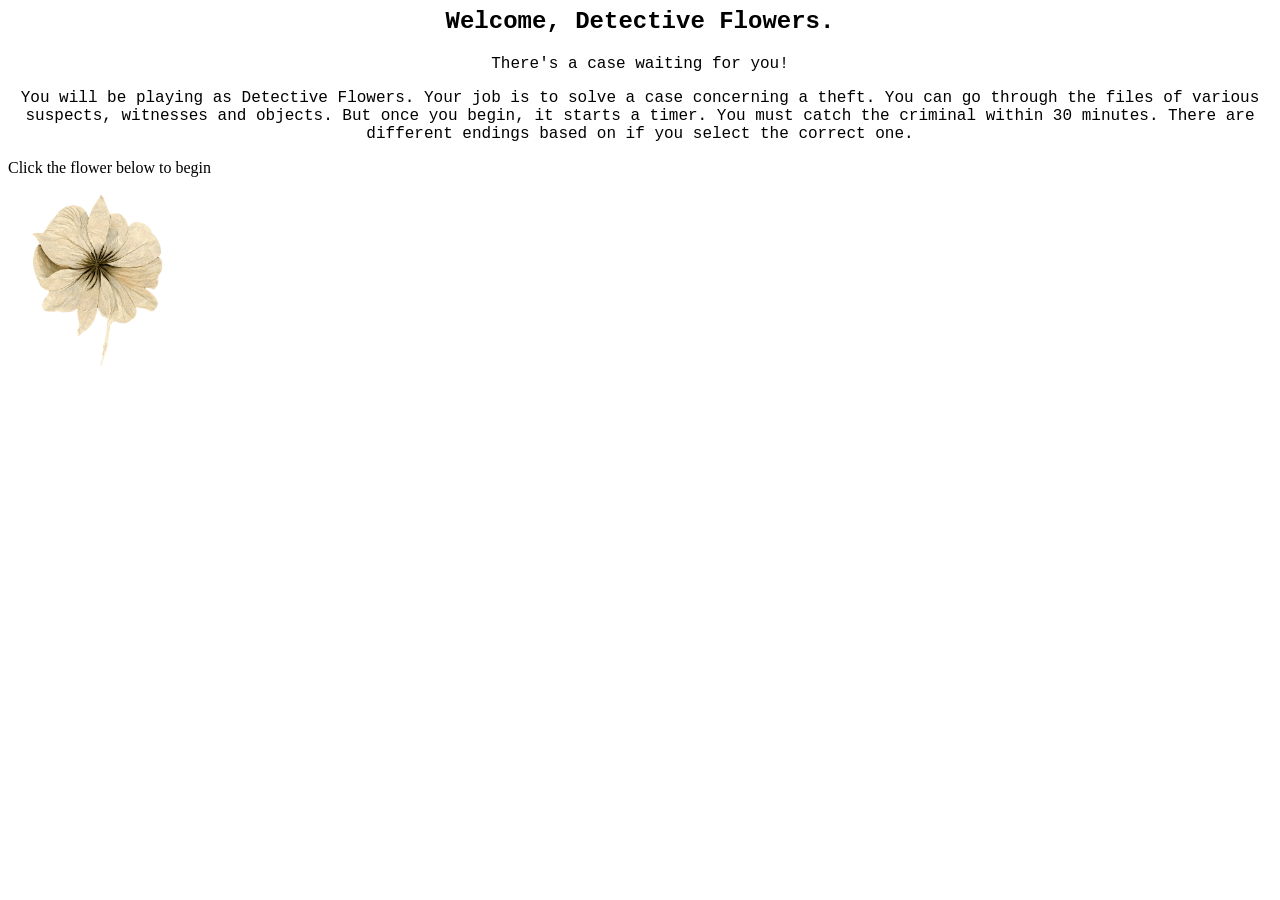
==== index.html @ d14c5dca "fix" ====
<html>
<head>
<meta charset="UTF-8">
<meta name="viewport" content="width=device-width, initial-scale=1.0">
<link rel="stylesheet" href="stylesheet.css">
</head>
<body>
<section>
    <h1 class="hometext"> Welcome, Detective Flowers. </h1>
    <p class="hometext"> There's a case waiting for you! </p>
    <p class="hometext"> You will be playing as Detective Flowers. Your job is to solve a case concerning a theft.
        You can go through the files of various suspects, witnesses and objects. But once you begin, it starts a timer. You must catch the criminal within 30 minutes. There are different endings based on if you select the correct one. </p>
        <p> Click the flower below to begin </p>
<a href="files.html"> <img style="align-self: center; height: 20%;" src="startflower.png"> </a>
</section>

</body>
</html>
---- stylesheet.css ----
.hometext {text-align: center; font-family: 'Courier New', Courier, monospace; vertical-align: middle;}
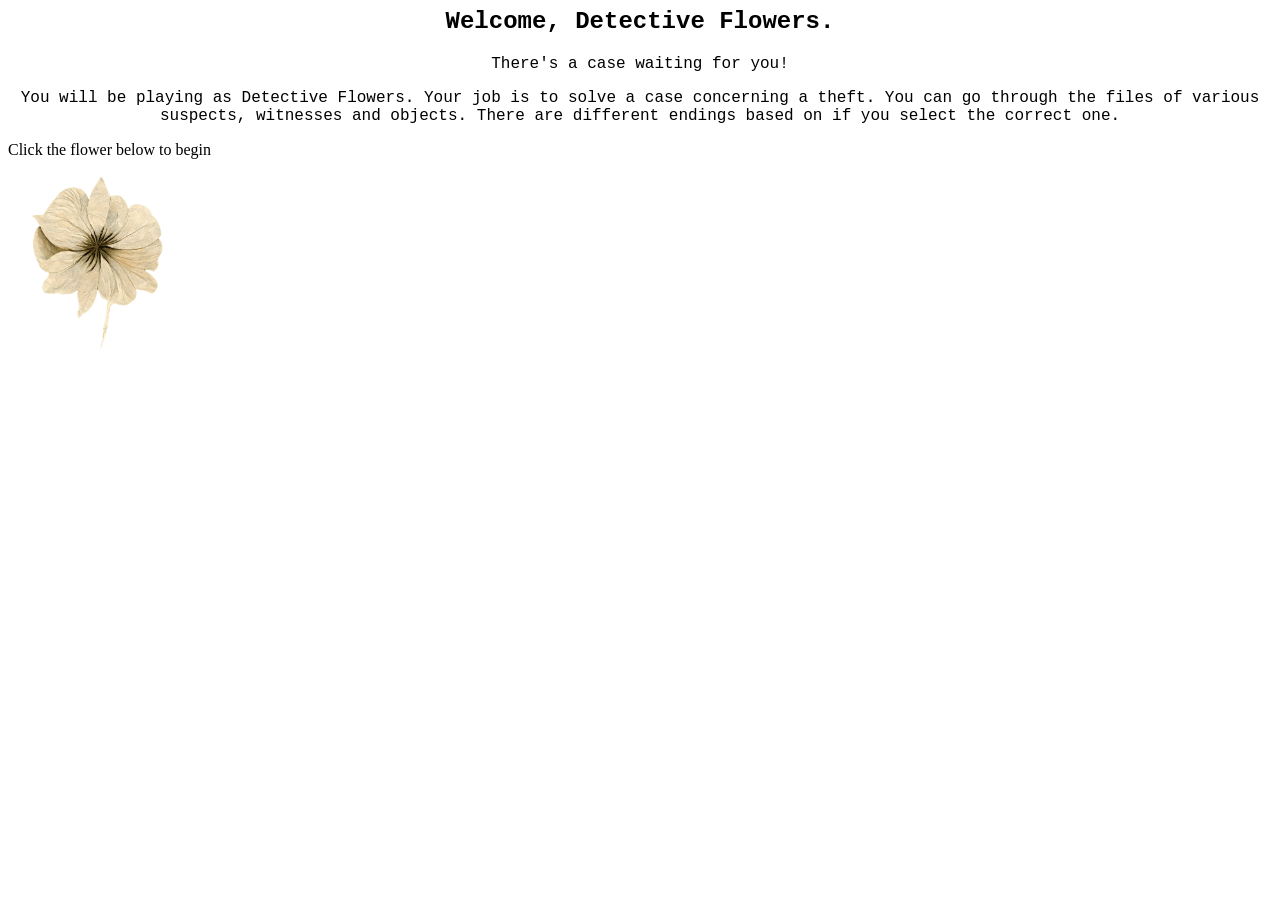
==== commit 70d0297e: "changed timer" ====
--- a/index.html
+++ b/index.html
@@ -9,9 +9,9 @@
     <h1 class="hometext"> Welcome, Detective Flowers. </h1>
     <p class="hometext"> There's a case waiting for you! </p>
     <p class="hometext"> You will be playing as Detective Flowers. Your job is to solve a case concerning a theft.
-        You can go through the files of various suspects, witnesses and objects. But once you begin, it starts a timer. You must catch the criminal within 30 minutes. There are different endings based on if you select the correct one. </p>
+        You can go through the files of various suspects, witnesses and objects. There are different endings based on if you select the correct one. </p>
         <p> Click the flower below to begin </p>
-<a href="files.html"> <img style="align-self: center; height: 20%;" src="startflower.png"> </a>
+<a href="files.html"> <img style="align-content: center; height: 20%;" src="startflower.png"> </a>
 </section>
 
 </body>
--- a/stylesheet.css
+++ b/stylesheet.css
@@ -1 +1,2 @@
-.hometext {text-align: center; font-family: 'Courier New', Courier, monospace; vertical-align: middle;}+.hometext {text-align: center; font-family: 'Courier New', Courier, monospace; vertical-align: middle;}
+.sidenav {height: 100% ; width: 20%; position: fixed; background-color: antiquewhite;}
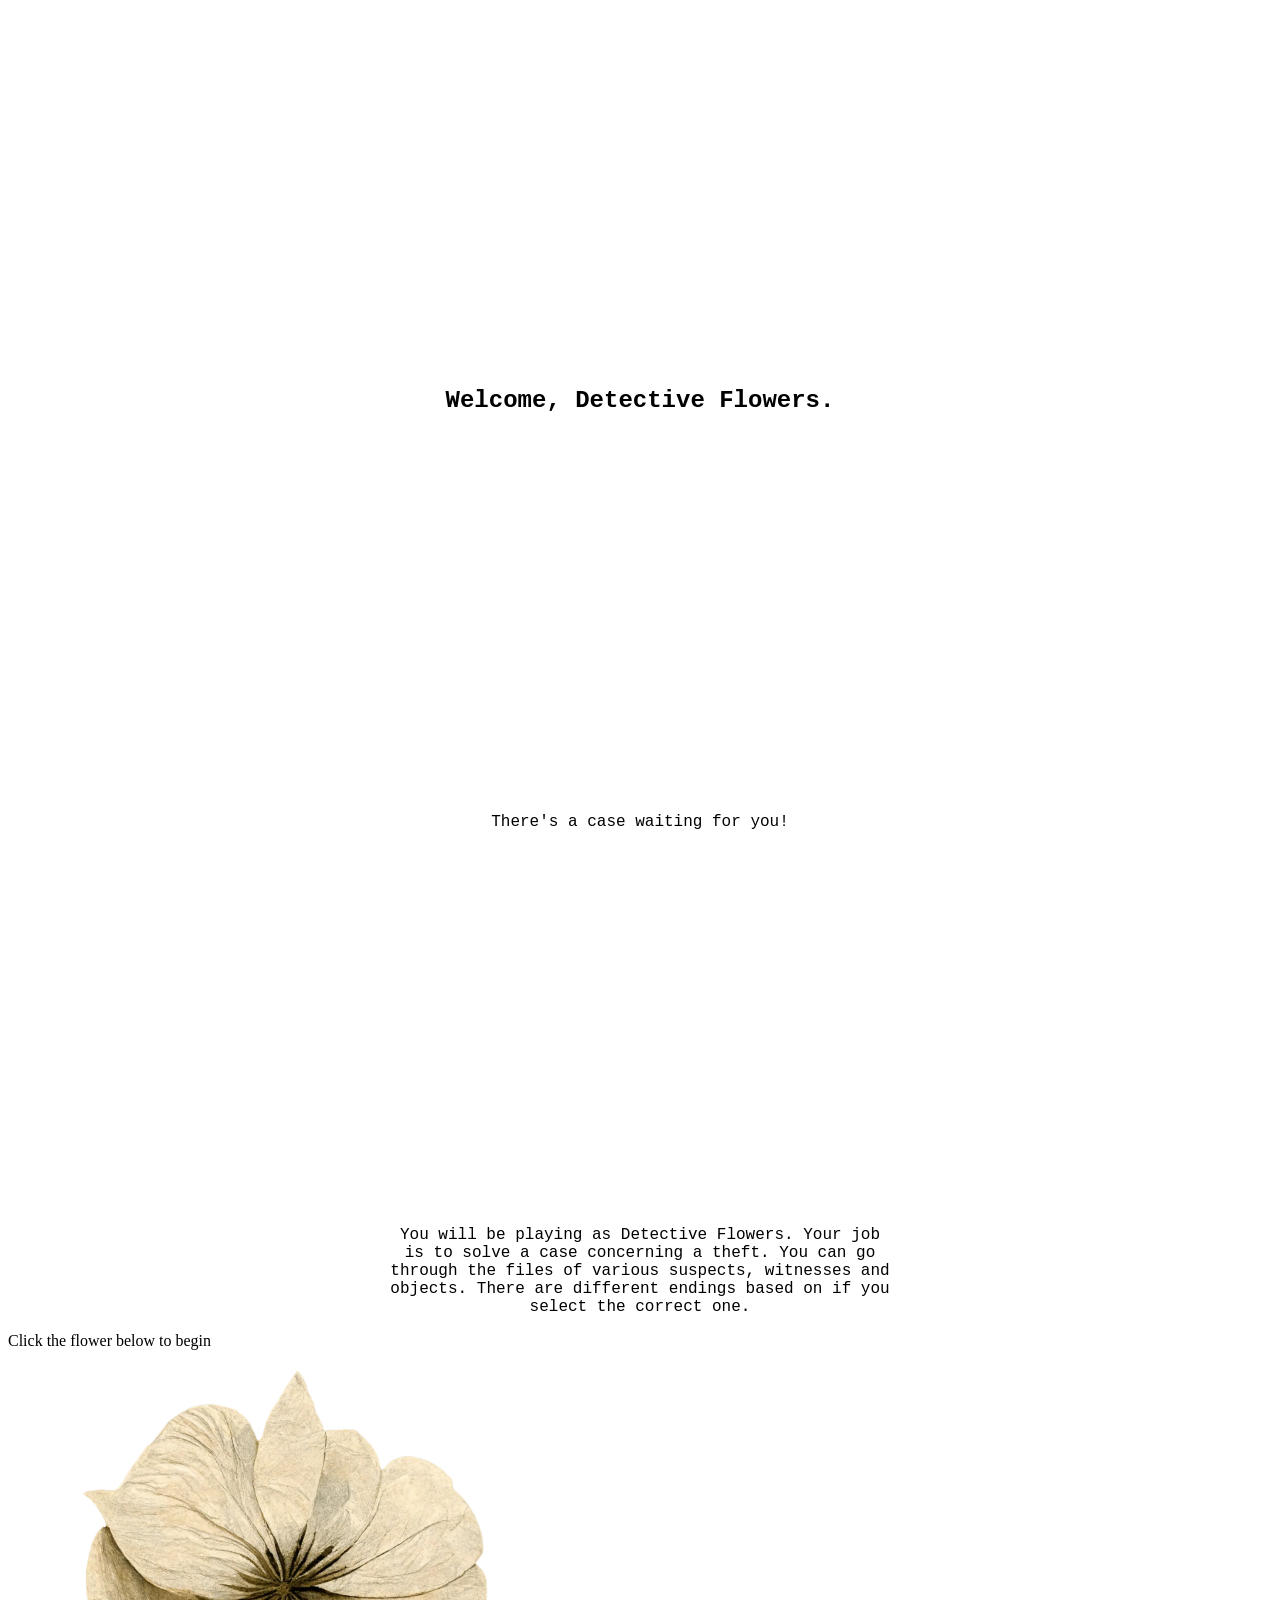
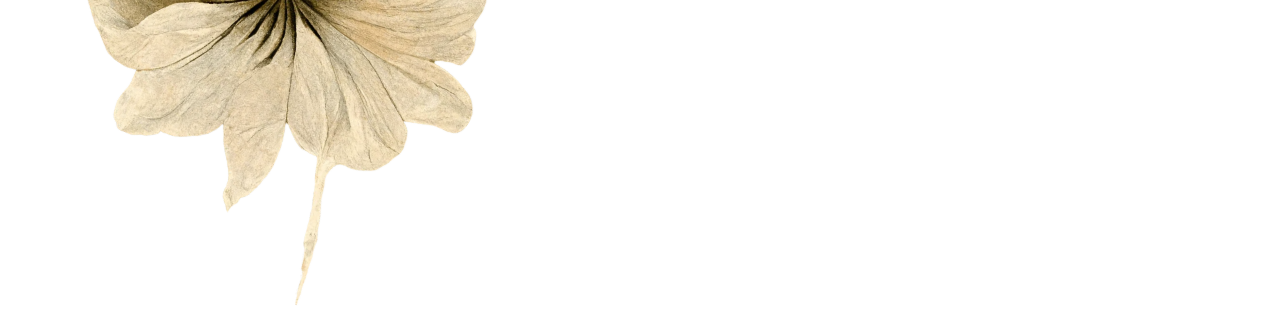
==== commit c43aeaef: "css" ====
--- a/index.html
+++ b/index.html
@@ -11,7 +11,7 @@
     <p class="hometext"> You will be playing as Detective Flowers. Your job is to solve a case concerning a theft.
         You can go through the files of various suspects, witnesses and objects. There are different endings based on if you select the correct one. </p>
         <p> Click the flower below to begin </p>
-<a href="files.html"> <img style="align-content: center; height: 20%;" src="startflower.png"> </a>
+<a href="files.html"> <img src="startflower.png" class="startflower"> </a>
 </section>
 
 </body>
--- a/stylesheet.css
+++ b/stylesheet.css
@@ -1,2 +1,11 @@
-.hometext {text-align: center; font-family: 'Courier New', Courier, monospace; vertical-align: middle;}
-.sidenav {height: 100% ; width: 20%; position: fixed; background-color: antiquewhite;}+.hometext {text-align: center; font-family: 'Courier New', Courier, monospace; vertical-align: middle; padding-top: 30%; padding-right: 30%; padding-left: 30%;}
+.sidenav {height: 100% ; width: 100px; position: fixed; background-color:lightpink; z-index: 1; overflow-x: hidden; padding: 20px, 20px, 20px, 20px;}
+.sidenav a {display:block; padding:4px 4px 4px 4px}
+.main {margin-left: 120px;}
+.newspaper {border-radius: 12px; background-color: blanchedalmond;}
+.endex {background-color: black; font-family: 'Courier New', Courier, monospace;}
+.endex p {color: maroon;}
+.endex h1 {color: white;}
+.endex a {color: #090909;}
+.endex
+.startbutton {align-self: center; padding-left:40%; padding-right: 40%;}
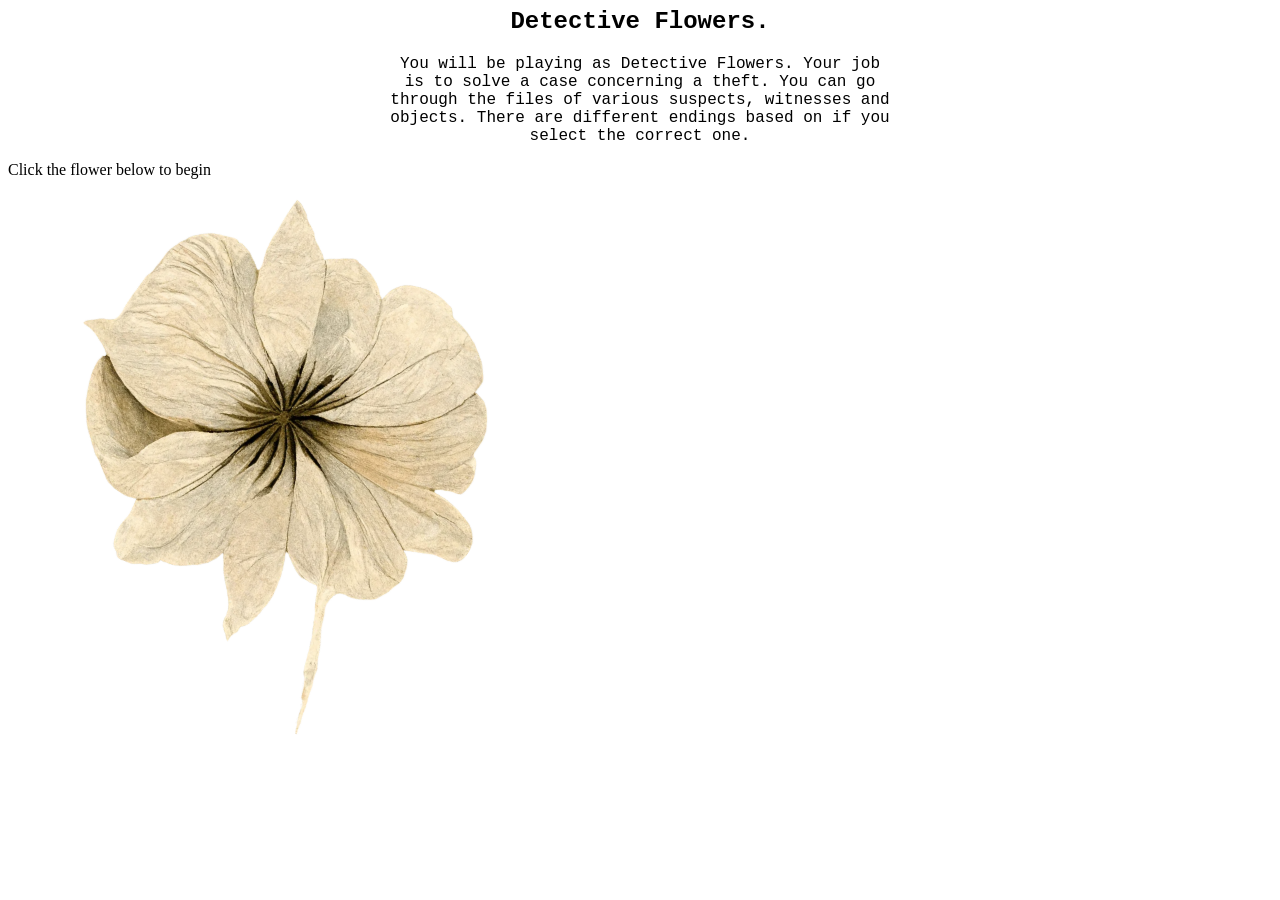
==== commit da5dbf5a: "css" ====
--- a/index.html
+++ b/index.html
@@ -6,8 +6,7 @@
 </head>
 <body>
 <section>
-    <h1 class="hometext"> Welcome, Detective Flowers. </h1>
-    <p class="hometext"> There's a case waiting for you! </p>
+    <h1 class="hometext"> Detective Flowers. </h1>
     <p class="hometext"> You will be playing as Detective Flowers. Your job is to solve a case concerning a theft.
         You can go through the files of various suspects, witnesses and objects. There are different endings based on if you select the correct one. </p>
         <p> Click the flower below to begin </p>
--- a/stylesheet.css
+++ b/stylesheet.css
@@ -1,6 +1,6 @@
-.hometext {text-align: center; font-family: 'Courier New', Courier, monospace; vertical-align: middle; padding-top: 30%; padding-right: 30%; padding-left: 30%;}
+.hometext {text-align: center; font-family: 'Courier New', Courier, monospace; padding-right: 30%; padding-left: 30%;}
 .sidenav {height: 100% ; width: 100px; position: fixed; background-color:lightpink; z-index: 1; overflow-x: hidden; padding: 20px, 20px, 20px, 20px;}
-.sidenav a {display:block; padding:4px 4px 4px 4px}
+.sidenav a {display:block; padding:4px 4px 4px 4px ;}
 .main {margin-left: 120px;}
 .newspaper {border-radius: 12px; background-color: blanchedalmond;}
 .endex {background-color: black; font-family: 'Courier New', Courier, monospace;}
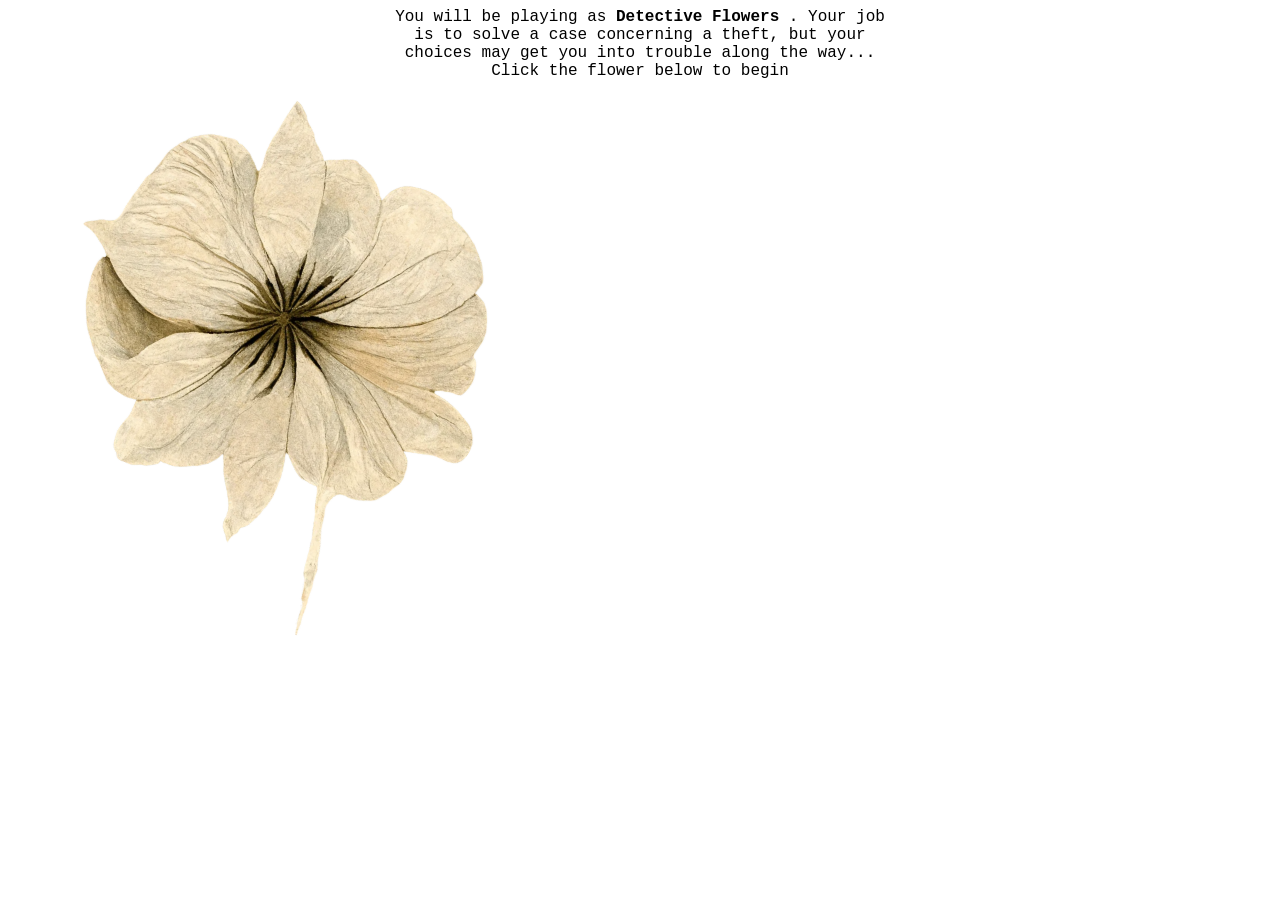
==== commit 64c193a1: "indexcss" ====
--- a/index.html
+++ b/index.html
@@ -6,11 +6,8 @@
 </head>
 <body>
 <section>
-    <h1 class="hometext"> Detective Flowers. </h1>
-    <p class="hometext"> You will be playing as Detective Flowers. Your job is to solve a case concerning a theft.
-        You can go through the files of various suspects, witnesses and objects. There are different endings based on if you select the correct one. </p>
-        <p> Click the flower below to begin </p>
-<a href="files.html"> <img src="startflower.png" class="startflower"> </a>
+    <p class="hometext"> You will be playing as <b> Detective Flowers </b>. Your job is to solve a case concerning a theft, but your choices may get you into trouble along the way... Click the flower below to begin </p>
+<a href="files.html"> <img src="startflower.png" class="startbutton"> </a>
 </section>
 
 </body>
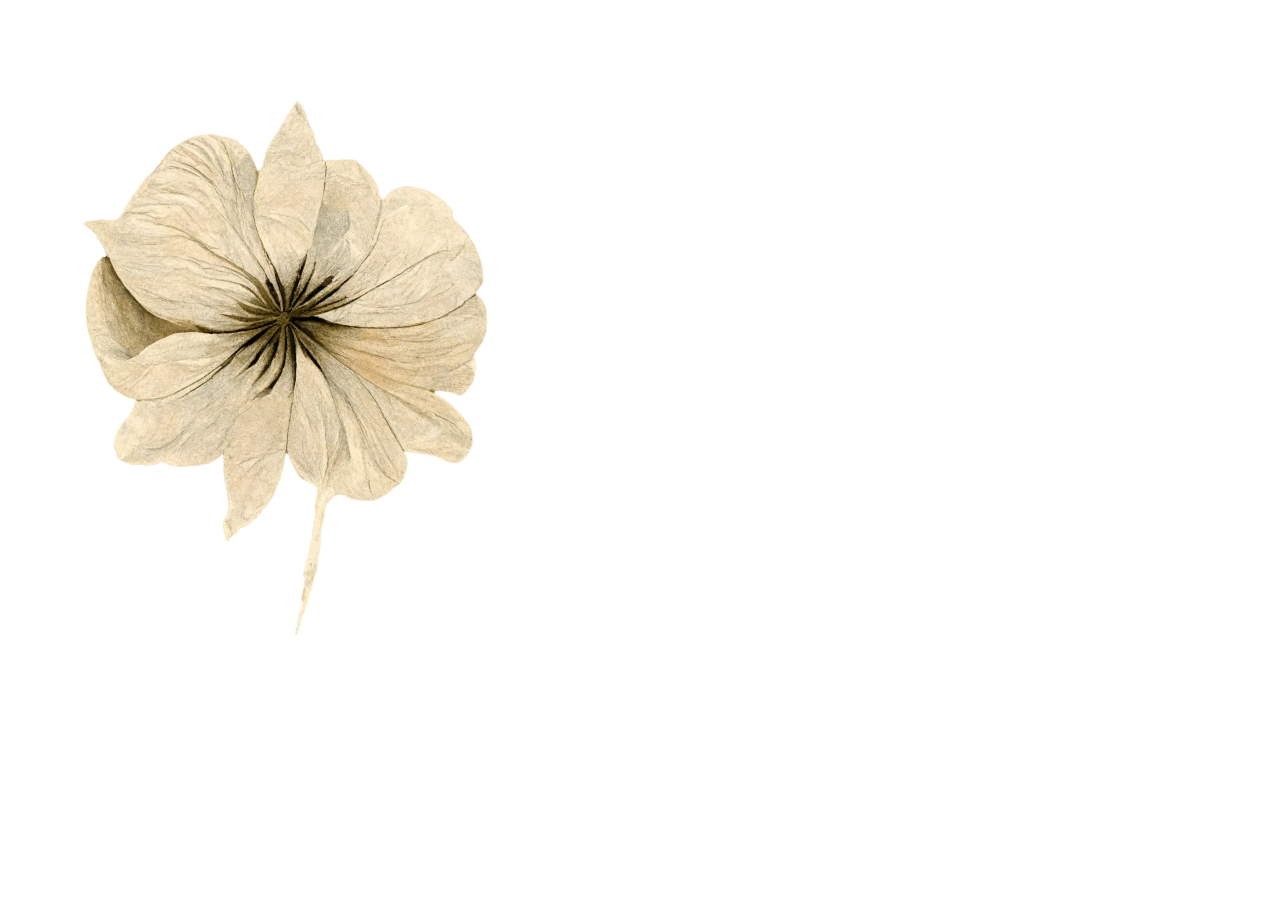
==== commit 93fc026e: "Update index.html" ====
--- a/index.html
+++ b/index.html
@@ -6,9 +6,9 @@
 </head>
 <body>
 <section>
-    <p class="hometext"> You will be playing as <b> Detective Flowers </b>. Your job is to solve a case concerning a theft, but your choices may get you into trouble along the way... Click the flower below to begin </p>
+    <p class="hometext"> You will be playing as <b> Detective Flowers </b>. Your job is to solve a case concerning a theft, but your choices may get you into trouble along the way... Click the flower to begin </p>
 <a href="files.html"> <img src="startflower.png" class="startbutton"> </a>
 </section>
 
 </body>
-</html>+</html>
--- a/stylesheet.css
+++ b/stylesheet.css
@@ -1,11 +1,8 @@
-.hometext {text-align: center; font-family: 'Courier New', Courier, monospace; padding-right: 30%; padding-left: 30%;}
+.hometext {text-align: center; font-family: 'Courier New', Courier, monospace; padding-right: 30%; padding-left: 30%; vertical-align: middle;}
 .sidenav {height: 100% ; width: 100px; position: fixed; background-color:lightpink; z-index: 1; overflow-x: hidden; padding: 20px, 20px, 20px, 20px;}
 .sidenav a {display:block; padding:4px 4px 4px 4px ;}
 .main {margin-left: 120px;}
 .newspaper {border-radius: 12px; background-color: blanchedalmond;}
 .endex {background-color: black; font-family: 'Courier New', Courier, monospace;}
-.endex p {color: maroon;}
-.endex h1 {color: white;}
-.endex a {color: #090909;}
-.endex
-.startbutton {align-self: center; padding-left:40%; padding-right: 40%;}+.endex h1, h2, a, p {color: white;}
+.startbutton {margin:auto; size: 20%;}
